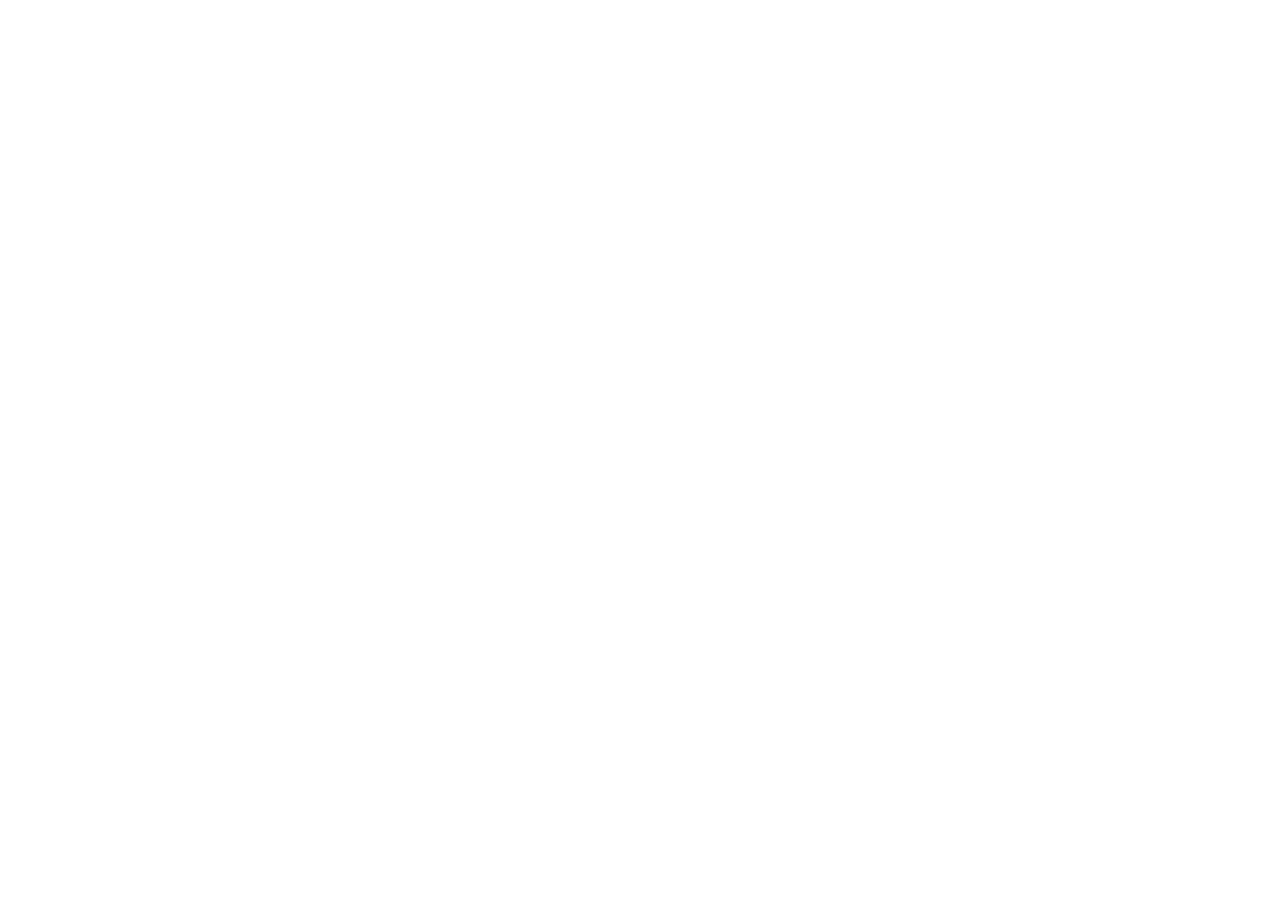
==== index.html @ 89447047 "Creating the Landing Page Structure" ====
<!DOCTYPE html>
<html lang="en">

<head>
    <meta charset="UTF-8">
    <link
        href="https://fonts.googleapis.com/css2?family=Raleway:wght@700&family=Oleo+Script:wght@700&family=Quicksand:wght@300;500;700&display=swap"
        rel="stylesheet" />
    <link rel="stylesheet" href="styles.css">
    <title>Travel Goals</title>
</head>

<body>
    <header>
        <nav></nav>
    </header>

    <main>
        <section></section>
        <section></section>
    </main>

    <footer></footer>
</body>

</html>
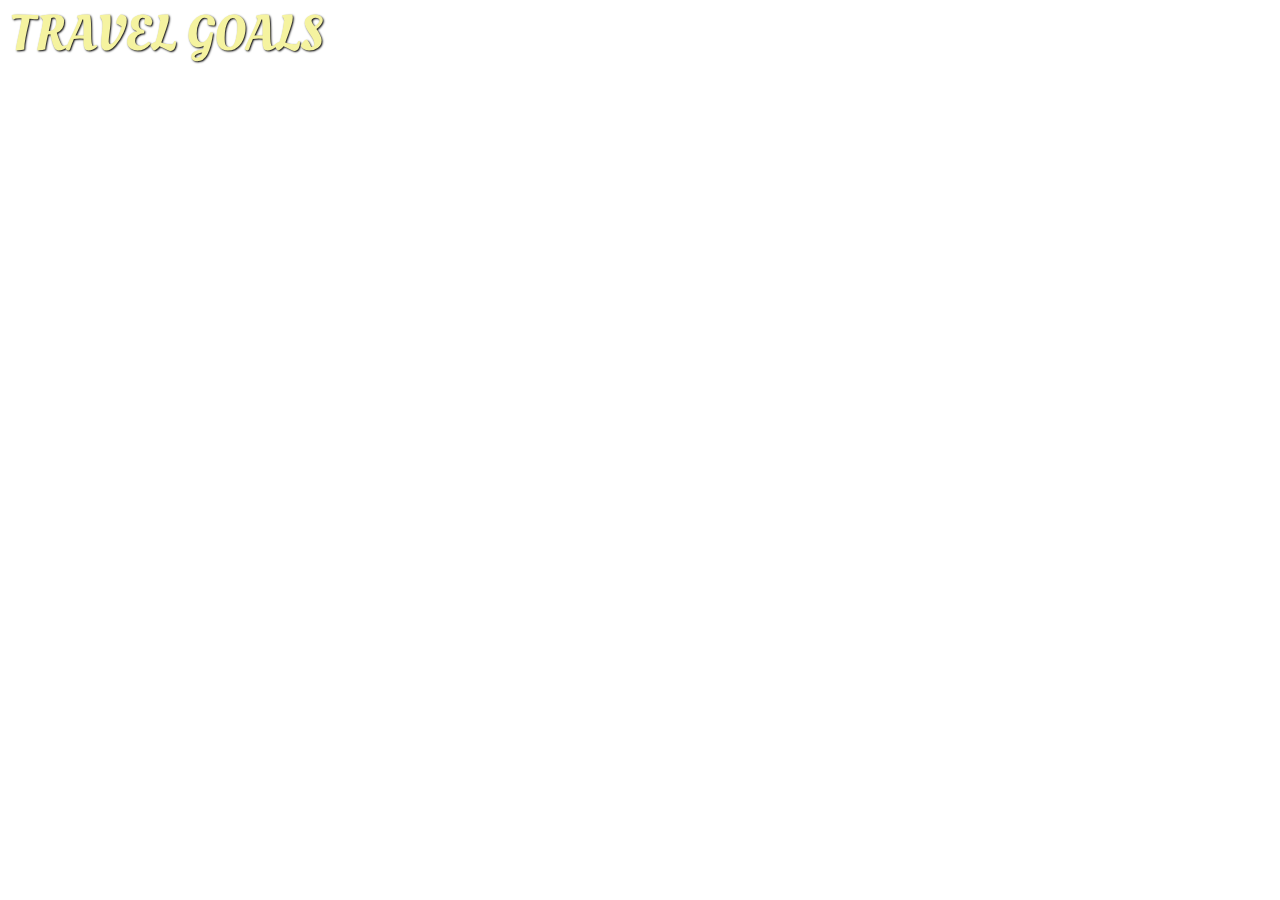
==== commit a900ff55: "Adding the Page Logo" ====
--- a/index.html
+++ b/index.html
@@ -6,12 +6,16 @@
     <link
         href="https://fonts.googleapis.com/css2?family=Raleway:wght@700&family=Oleo+Script:wght@700&family=Quicksand:wght@300;500;700&display=swap"
         rel="stylesheet" />
+    <link rel="stylesheet" href="shared.css">
     <link rel="stylesheet" href="styles.css">
     <title>Travel Goals</title>
 </head>
 
 <body>
     <header>
+        <div id="page-logo">
+            <a href="/index.html">Travel Goals</a>
+        </div>
         <nav></nav>
     </header>
 
--- a/styles.css
+++ b/styles.css
@@ -0,0 +1,14 @@
+body {
+    font-family: "Quicksand", sans-serif;
+    margin: 0;
+}
+
+#page-logo a {
+    padding: 10px;
+    font-family: "Oleo Script", sans-serif;
+    color: rgb(245, 243, 160);
+    font-size: 50px;
+    text-decoration: none;
+    text-transform: uppercase;
+    text-shadow: 1px 1px 2px rgb(0, 0, 0);
+}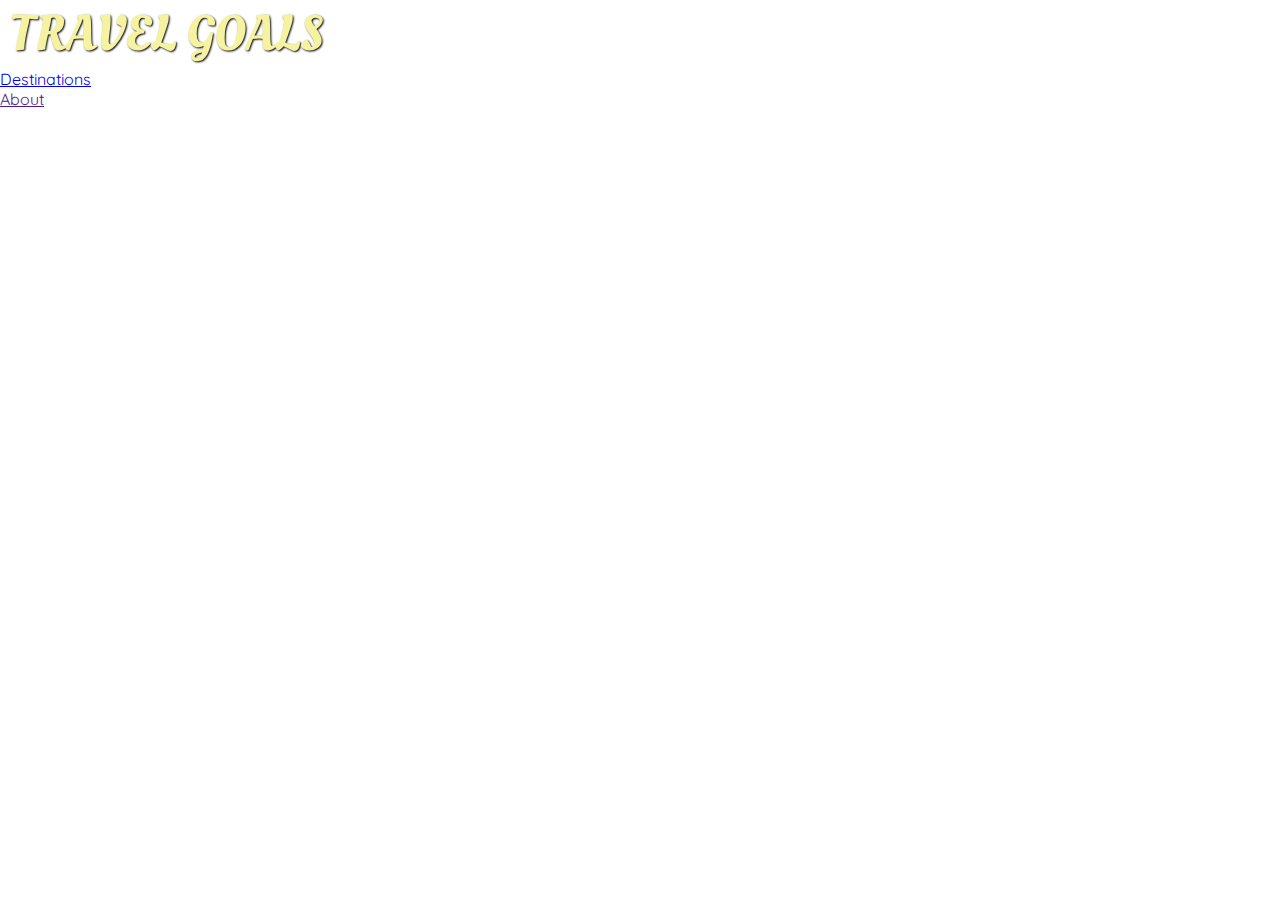
==== commit fe3cdbc2: "Adding the Page Navigation" ====
--- a/index.html
+++ b/index.html
@@ -16,7 +16,12 @@
         <div id="page-logo">
             <a href="/index.html">Travel Goals</a>
         </div>
-        <nav></nav>
+        <nav>
+            <ul>
+                <li><a href="/places.html">Destinations</a></li>
+                <li><a href="">About</a></li>
+            </ul>
+        </nav>
     </header>
 
     <main>
--- a/shared.css
+++ b/shared.css
@@ -0,0 +1,20 @@
+body {
+    font-family: "Quicksand", sans-serif;
+    margin: 0;
+}
+
+ul {
+    list-style: none;
+    margin: 0;
+    padding: 0;
+}
+
+#page-logo a {
+    padding: 10px;
+    font-family: "Oleo Script", sans-serif;
+    color: rgb(245, 243, 160);
+    font-size: 50px;
+    text-decoration: none;
+    text-transform: uppercase;
+    text-shadow: 1px 1px 2px rgb(0, 0, 0);
+}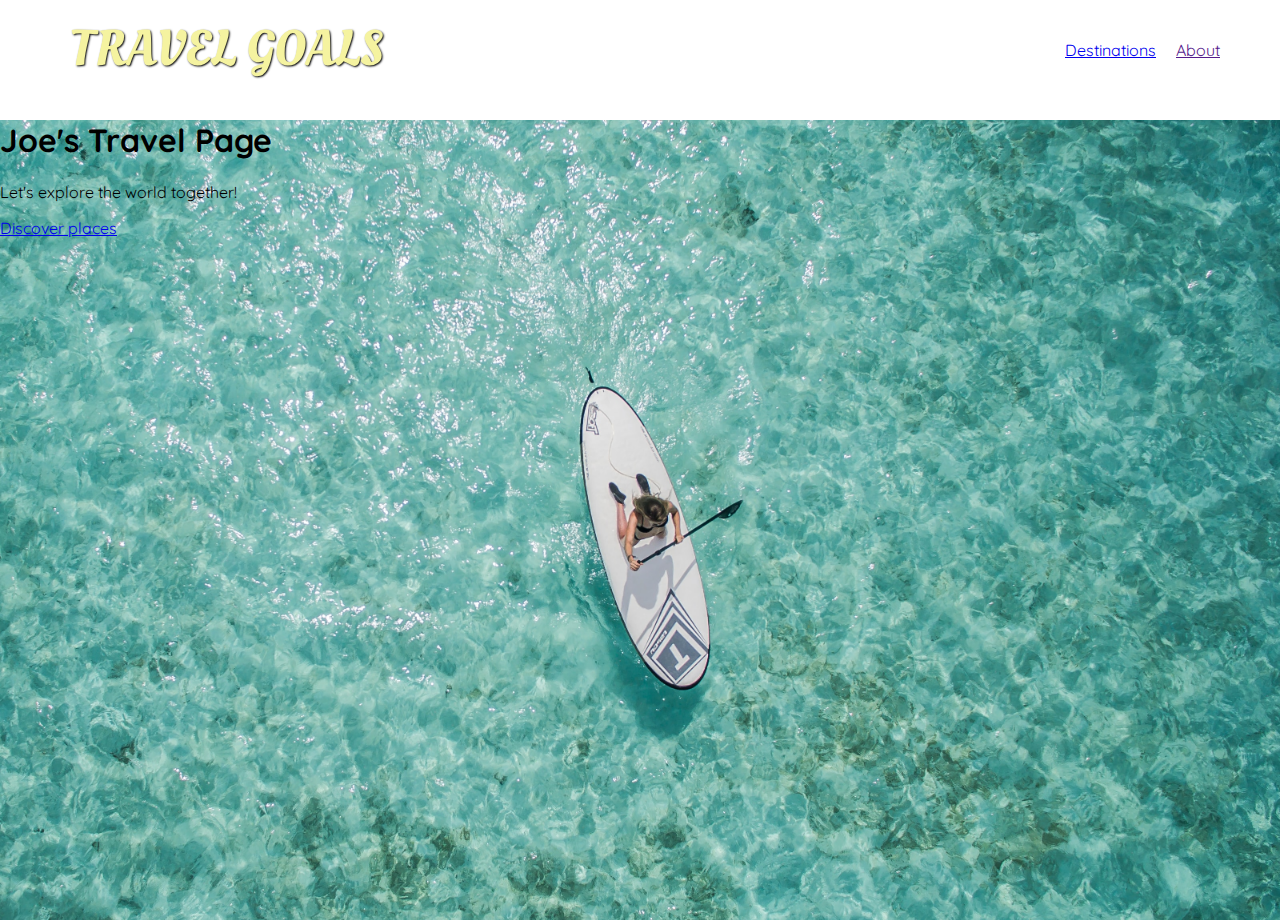
==== commit ca15e1a8: "adding background image" ====
--- a/index.html
+++ b/index.html
@@ -25,8 +25,12 @@
     </header>
 
     <main>
-        <section></section>
-        <section></section>
+        <section id="hero">
+            <h1>Joe's Travel Page</h1>
+            <p>Let's explore the world together!</p>
+            <a href="/places.html">Discover places</a>
+        </section>
+        <section id="highlights"></section>
     </main>
 
     <footer></footer>
--- a/shared.css
+++ b/shared.css
@@ -9,6 +9,13 @@
     padding: 0;
 }
 
+header {
+    display: flex;
+    justify-content: space-between;
+    align-items: center;
+    padding: 15px 60px;
+}
+
 #page-logo a {
     padding: 10px;
     font-family: "Oleo Script", sans-serif;
@@ -17,4 +24,12 @@
     text-decoration: none;
     text-transform: uppercase;
     text-shadow: 1px 1px 2px rgb(0, 0, 0);
+}
+
+header ul {
+    display: flex;
+}
+
+header li {
+    margin-left: 20px;
 }--- a/styles.css
+++ b/styles.css
@@ -0,0 +1,6 @@
+#hero {
+    height: 800px;
+    background-image: url("/images/places/ocean.jpg");
+    background-position: center;
+    background-size: cover;
+}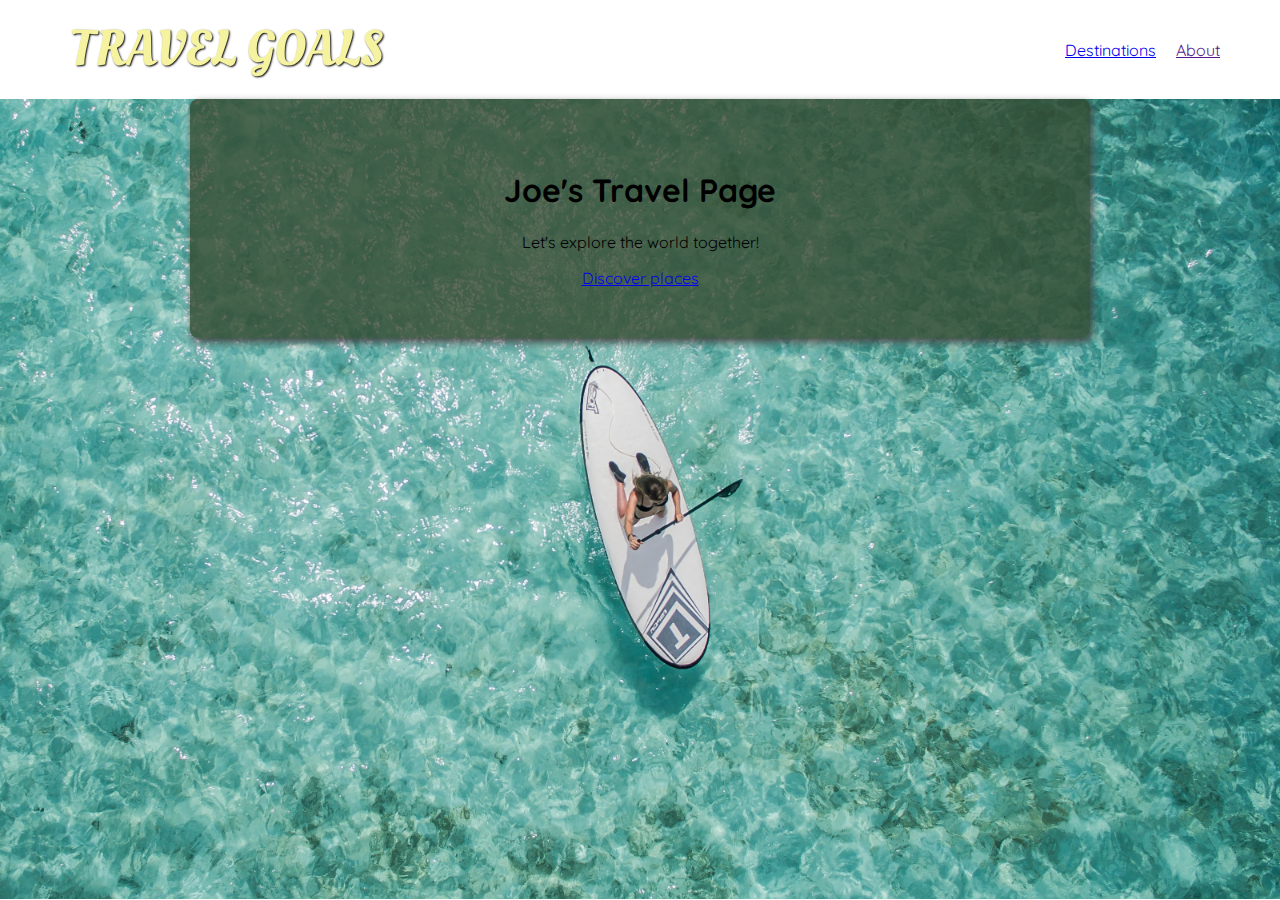
==== commit dcbe9935: "creating a container for the hero-content" ====
--- a/index.html
+++ b/index.html
@@ -26,9 +26,11 @@
 
     <main>
         <section id="hero">
-            <h1>Joe's Travel Page</h1>
-            <p>Let's explore the world together!</p>
-            <a href="/places.html">Discover places</a>
+            <div id="hero-content">
+                <h1>Joe's Travel Page</h1>
+                <p>Let's explore the world together!</p>
+                <a href="/places.html">Discover places</a>
+            </div>
         </section>
         <section id="highlights"></section>
     </main>
--- a/styles.css
+++ b/styles.css
@@ -3,4 +3,14 @@
     background-image: url("/images/places/ocean.jpg");
     background-position: center;
     background-size: cover;
+}
+
+#hero-content {
+    width: 900px;
+    background-color: rgba(51, 74, 47, 0.8);
+    box-shadow: 2px 4px 8px rgb(68, 67, 67);
+    border-radius: 8px;
+    text-align: center;
+    padding: 50px 0;
+    margin: 0 auto 0 auto;
 }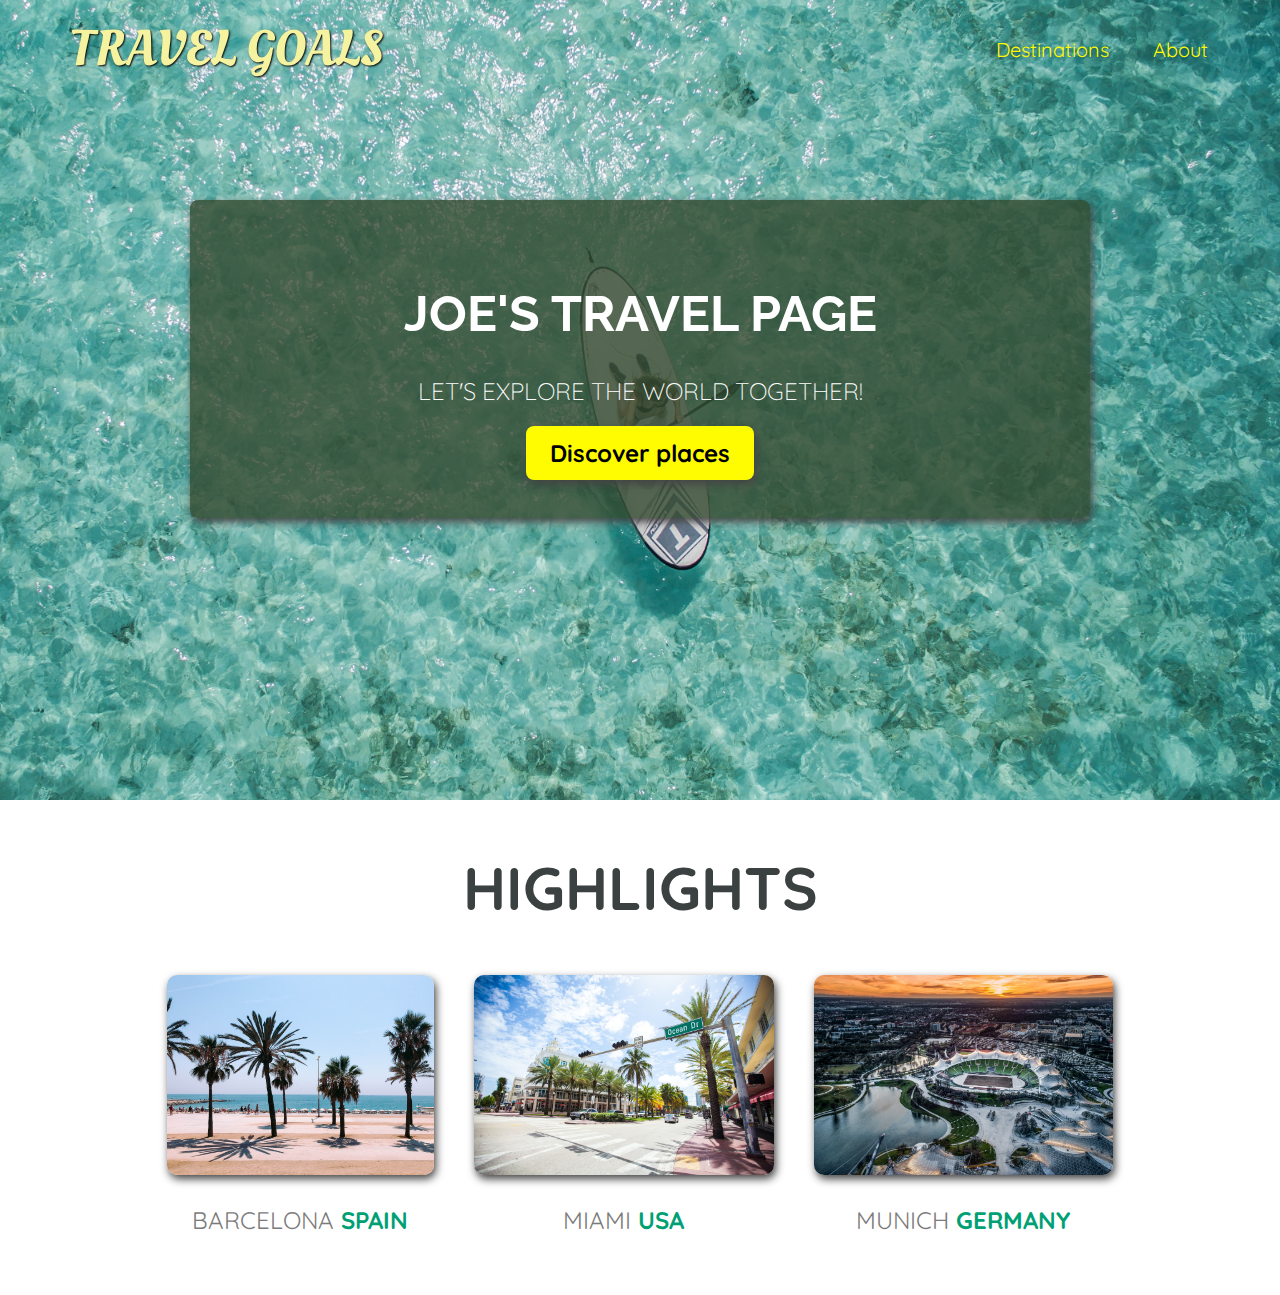
==== commit 32844409: "highlight section" ====
--- a/index.html
+++ b/index.html
@@ -32,7 +32,23 @@
                 <a href="/places.html">Discover places</a>
             </div>
         </section>
-        <section id="highlights"></section>
+        <section id="highlights">
+            <h2>Highlights</h2>
+            <ul id="destinations">
+                <li class="destination">
+                    <img src="/images/places/barcelona.jpg" alt="barcelona">
+                    <p>Barcelona <strong>Spain</strong></p>
+                </li>
+                <li class="destination">
+                    <img src="/images/places/miami.jpg" alt="miami">
+                    <p>MIAMI <strong>USA</strong></p>
+                </li>
+                <li class="destination">
+                    <img src="/images/places/munich.jpg" alt="munich">
+                    <p>Munich <strong>Germany</strong></p>
+                </li>
+            </ul>
+        </section>
     </main>
 
     <footer></footer>
--- a/shared.css
+++ b/shared.css
@@ -14,6 +14,11 @@
     justify-content: space-between;
     align-items: center;
     padding: 15px 60px;
+    position: absolute;
+    width: 100%;
+    top: 0;
+    left: 0;
+    box-sizing: border-box;
 }
 
 #page-logo a {
@@ -32,4 +37,18 @@
 
 header li {
     margin-left: 20px;
+}
+
+header a {
+    color: rgb(255, 251, 0);
+    text-decoration: none;
+    font-size: 20px;
+    padding: 12px;
+    text-shadow: 1px 1px 2px rgba(0, 0, 0, 0.2);
+    border-radius: 6px;
+}
+
+header a:hover {
+    color: rgb(77, 77, 77);
+    background-color: rgb(255, 251, 0);
 }--- a/styles.css
+++ b/styles.css
@@ -13,4 +13,76 @@
     text-align: center;
     padding: 50px 0;
     margin: 0 auto 0 auto;
+    position: relative;
+    top: 200px;
+}
+
+#hero-content h1 {
+    color: white;
+    text-transform: uppercase;
+    font-size: 50px;
+    font-family: "Raleway", sans-serif;
+}
+
+#hero-content p {
+    color: white;
+    text-transform: uppercase;
+    font-size: 24px;
+    font-weight: 300;
+    margin-bottom: 32px;
+}
+
+#hero-content a {
+    text-decoration: none;
+    background-color: rgb(255, 251, 0);
+    padding: 12px 24px;
+    color: black;
+    font-size: 24px;
+    font-weight: bold;
+    border-radius: 8px;
+    box-shadow: 2px 4px 8px rgb(68, 67, 67);
+}
+
+#hero-content a:hover {
+    background-color: rgb(255, 251, 258);
+}
+
+#highlights {
+    text-transform: uppercase;
+    text-align: center;
+    font-size: 40px;
+    color: rgb(59, 65, 64);
+    margin: 24px 0;
+}
+
+#destinations {
+    display: flex;
+    width: 90%;
+    margin: auto;
+    margin-bottom: 40px;
+    justify-content: center;
+}
+
+.destination {
+    margin: 0 20px;
+    text-transform: uppercase;
+}
+
+.destination p {
+    text-align: center;
+    font-size: 24px;
+    color: rgb(124, 123, 123);
+    margin: 20px 0;
+}
+
+.destination img {
+    height: 200px;
+    width: 100%;
+    box-shadow: 2px 4px 8px rgb(68, 67, 67);
+    border-radius: 10px;
+    object-fit: cover;
+}
+
+.destination strong {
+    color: rgb(0, 160, 117);
 }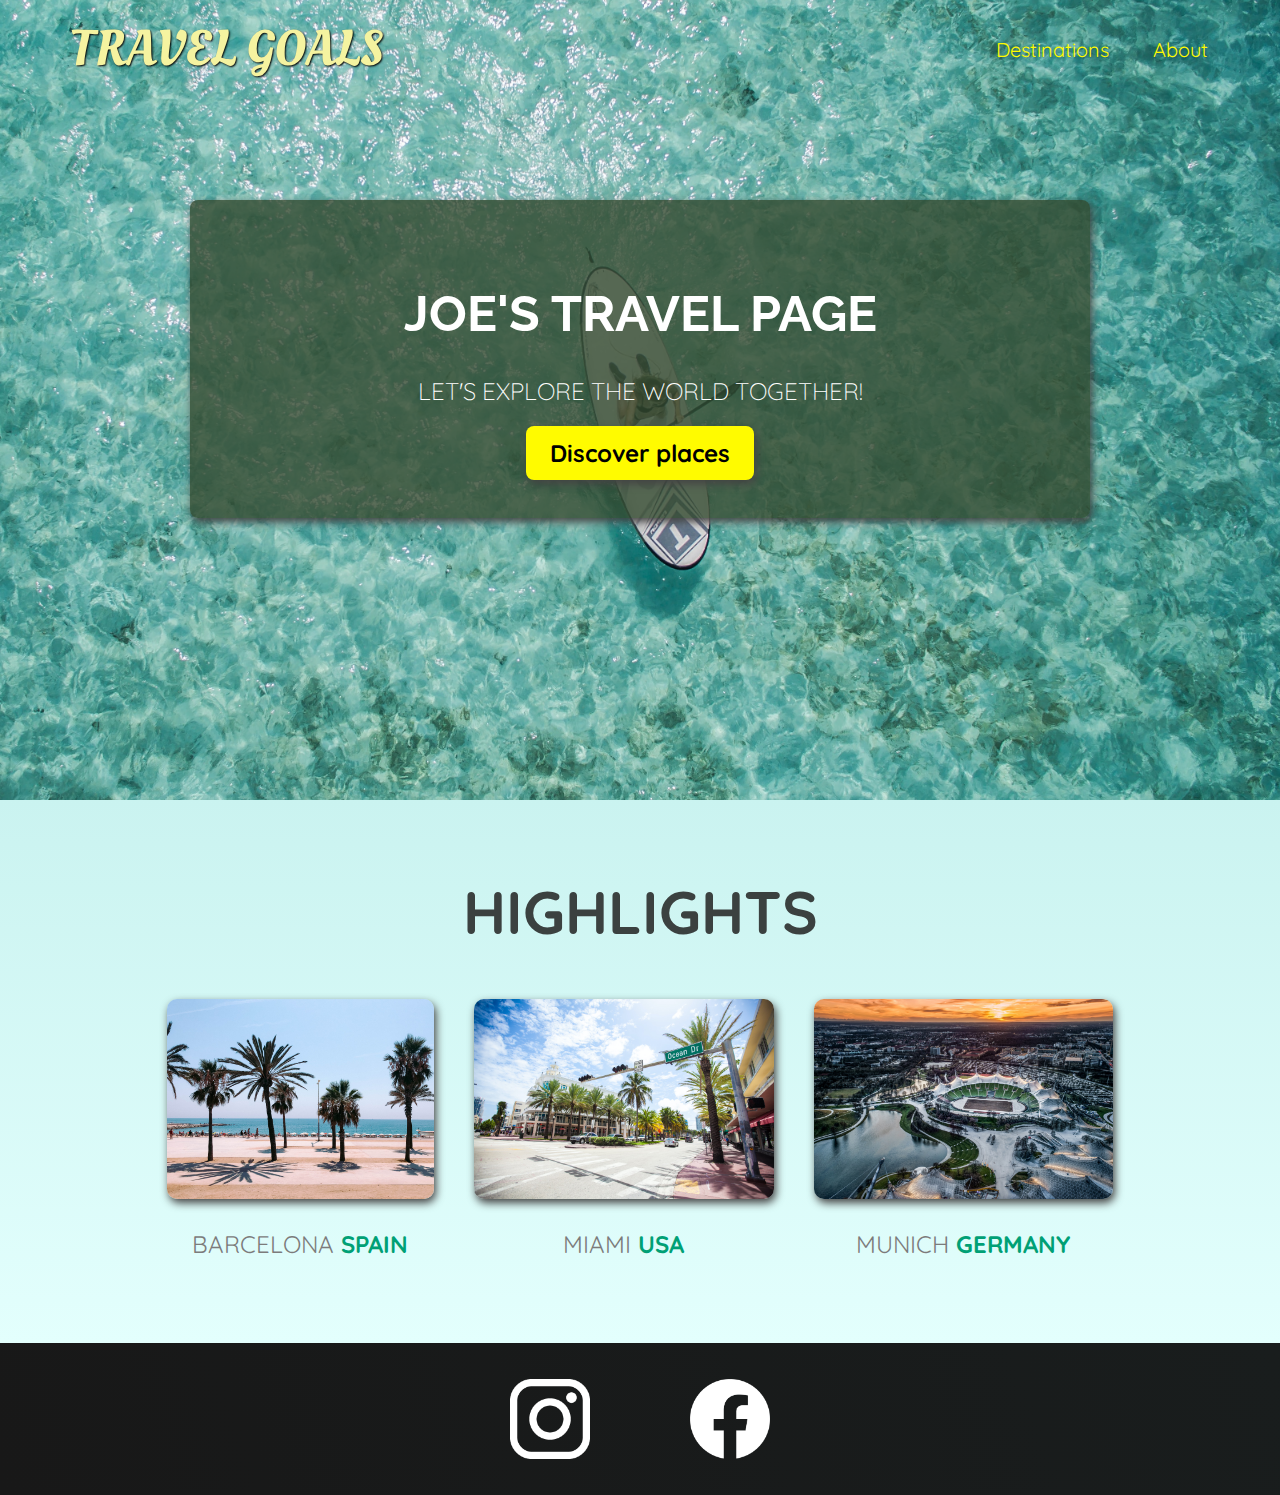
==== commit 1e15eec3: "added last tweeks to the home page and footer" ====
--- a/index.html
+++ b/index.html
@@ -51,7 +51,12 @@
         </section>
     </main>
 
-    <footer></footer>
+    <footer>
+        <ul>
+            <li><a href="https://www.instagram.com"><img src="/images/icons/insta.png" alt="Instagram Logo"></a></li>
+            <li><a href="https://www.facebook.com"><img src="/images/icons/facebook.png" alt="Facebook Logo"></a></li>
+        </ul>
+    </footer>
 </body>
 
 </html>--- a/shared.css
+++ b/shared.css
@@ -51,4 +51,26 @@
 header a:hover {
     color: rgb(77, 77, 77);
     background-color: rgb(255, 251, 0);
+}
+
+footer {
+    background: linear-gradient(70deg, rgb(24, 24, 24), rgb(25, 29,29));
+    padding: 36px;
+}
+
+footer ul {
+    display: flex;
+    justify-content: center;
+    /* padding: 40px; */
+}
+
+footer li {
+    width: 80px;
+    height: 80px;
+    margin: 0 50px;
+}
+
+footer img {
+    width: 100%;
+    height: 100%;
 }--- a/styles.css
+++ b/styles.css
@@ -52,8 +52,11 @@
     text-align: center;
     font-size: 40px;
     color: rgb(59, 65, 64);
-    margin: 24px 0;
+    margin: 0;
+    padding: 24px;
+    background: linear-gradient(0deg, rgb(227, 255, 253), rgb(202, 243, 240));
 }
+
 
 #destinations {
     display: flex;
